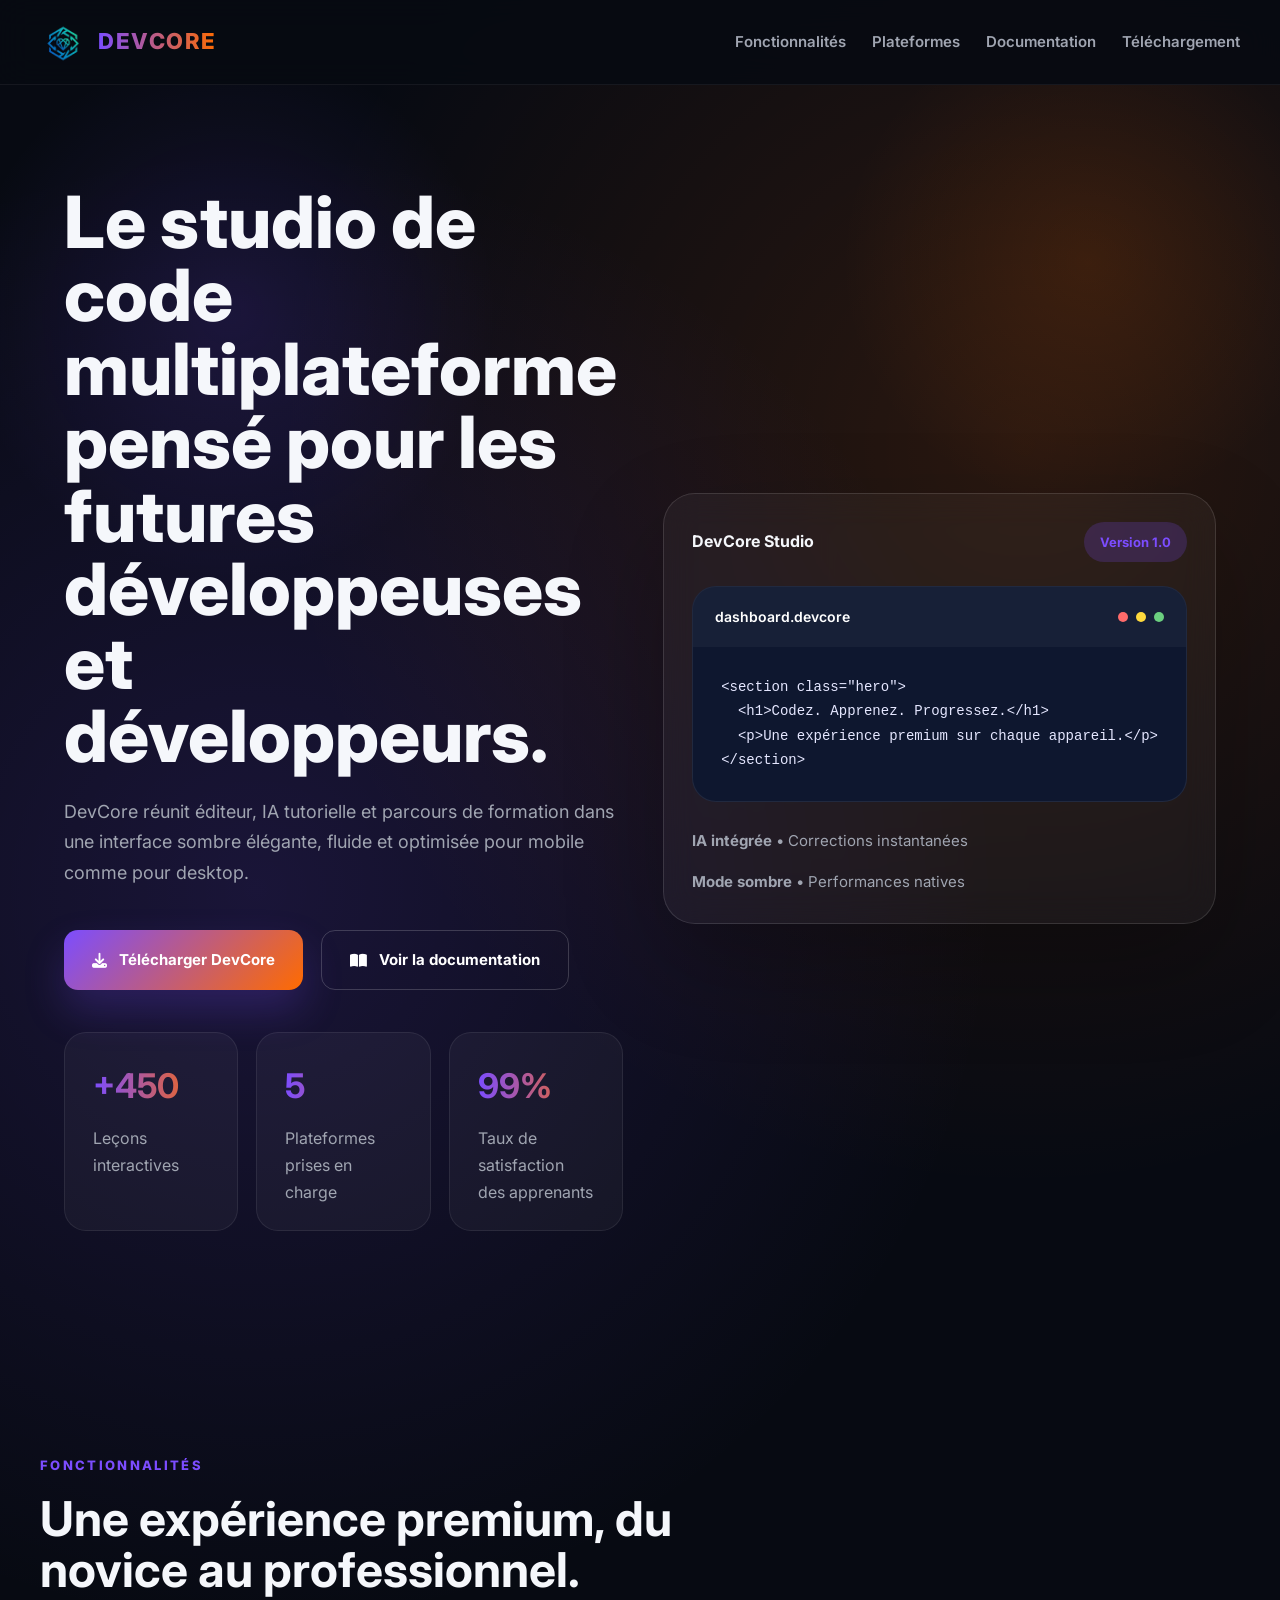
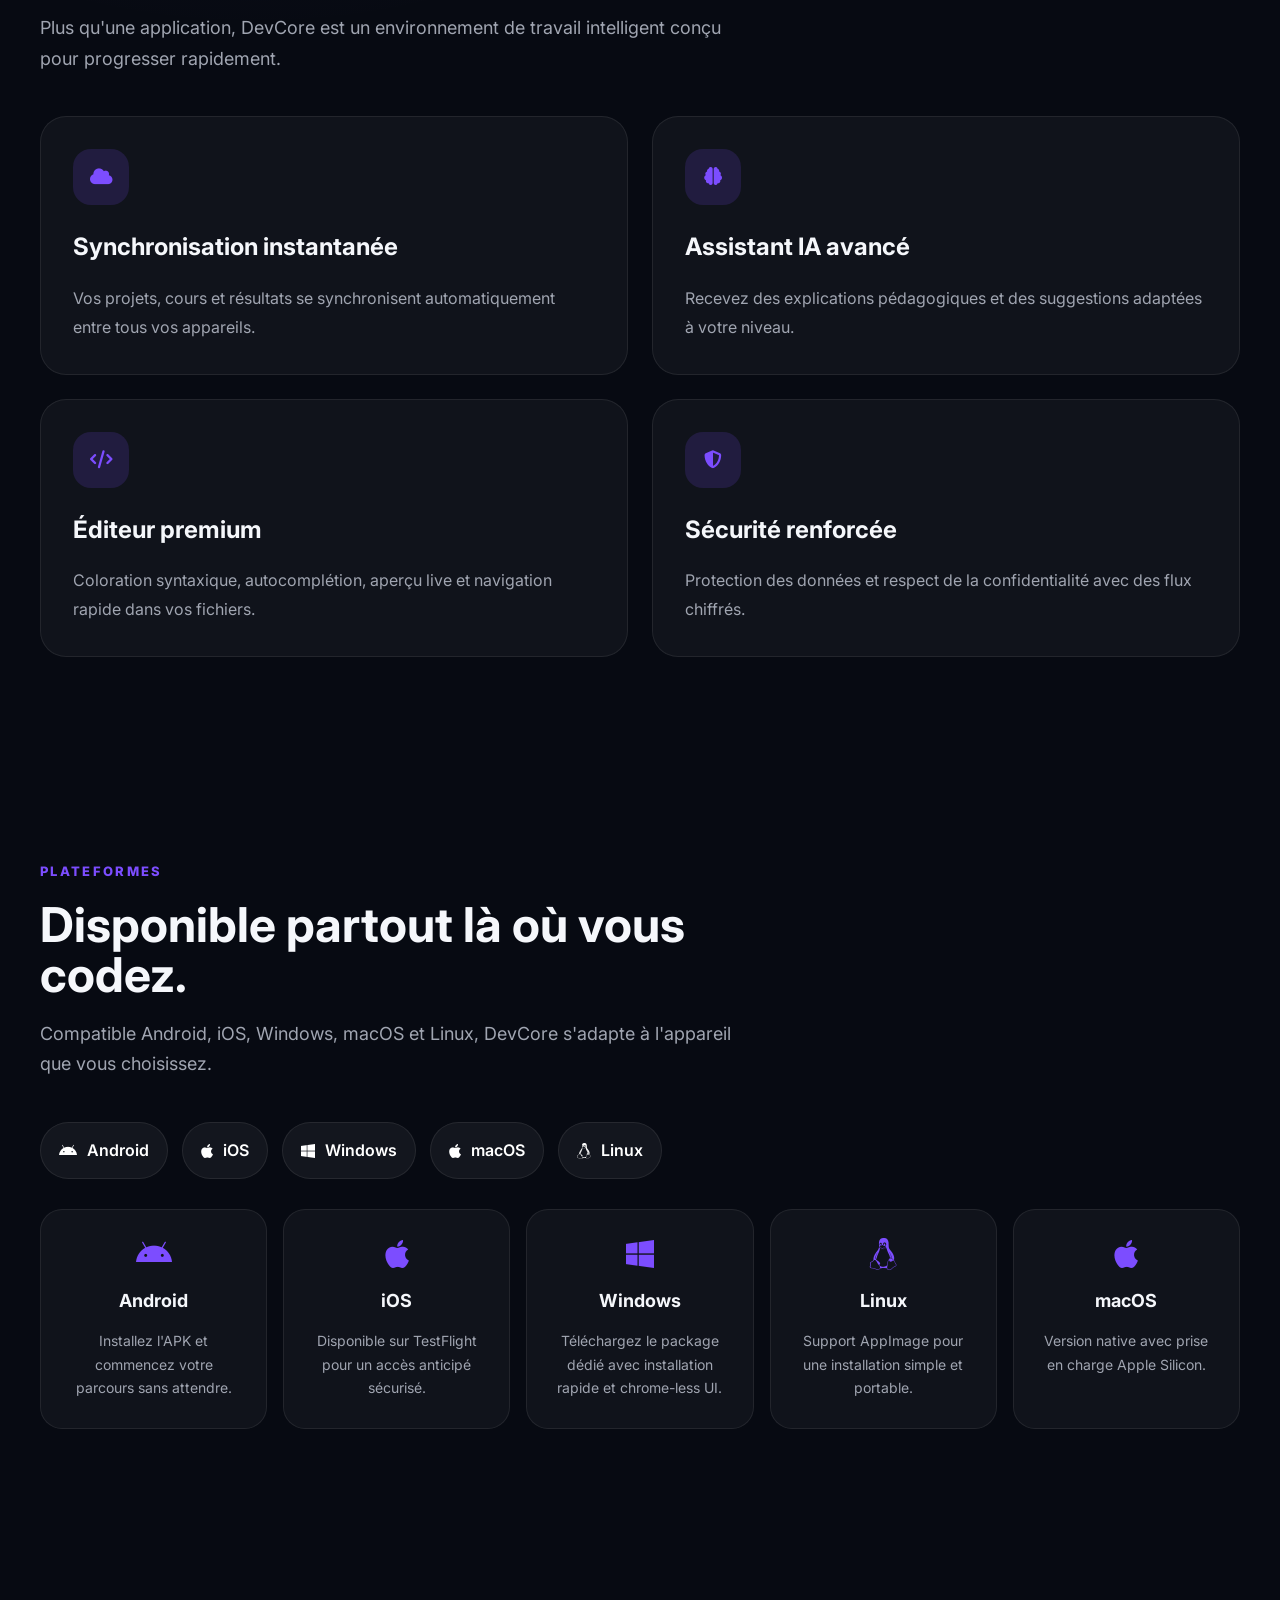
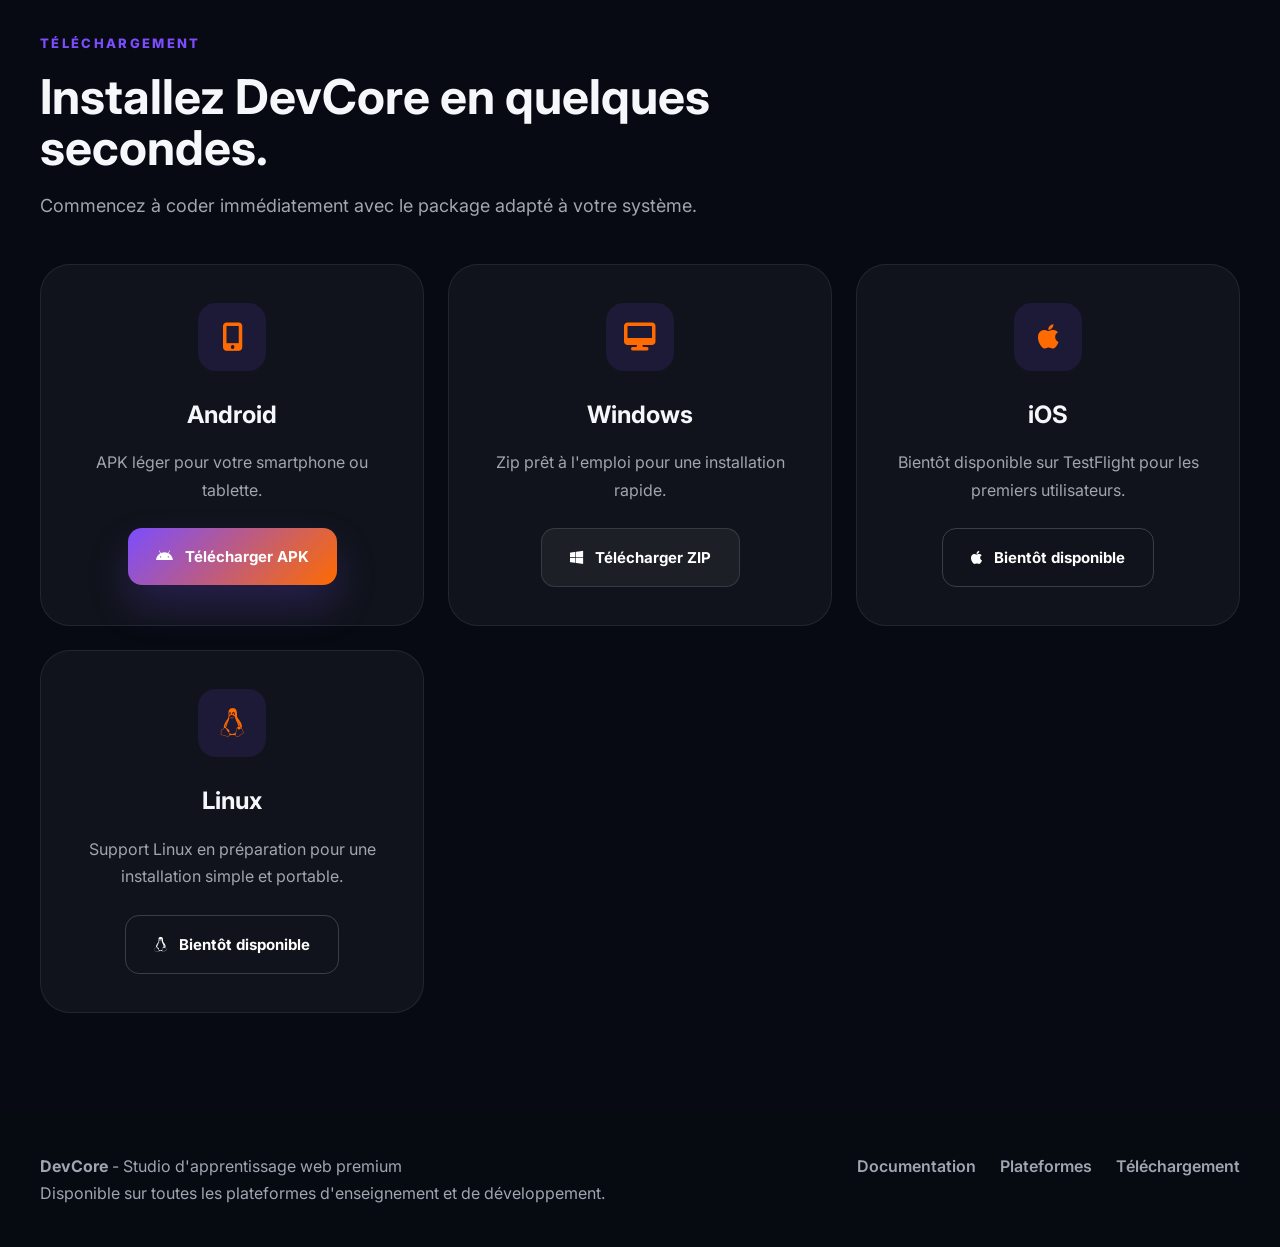
==== index.html @ e7b5aff6 "Premier commit" ====
<!DOCTYPE html>
<html lang="fr">
<head>
  <meta charset="UTF-8">
  <meta name="viewport" content="width=device-width, initial-scale=1.0">
  <meta name="description" content="DevCore - L'application multiplateforme pour apprendre le développement web. Disponible sur Android, iOS, Windows, macOS et Linux.">

  <meta property="og:title" content="DevCore | Apprenez le Web partout">
  <meta property="og:description" content="Maîtrisez le développement web avec des cours interactifs et une IA pédagogique sur tous vos appareils.">
  <meta property="og:image" content="icons/Icon-512.png">

  <title>DevCore - Le studio code premium pour tous les appareils</title>

  <link rel="icon" type="image/png" href="favicon.png" />
  <link href="https://fonts.googleapis.com/css2?family=Inter:wght@300;400;500;600;700;800&display=swap" rel="stylesheet">
  <link rel="stylesheet" href="https://cdnjs.cloudflare.com/ajax/libs/font-awesome/6.4.0/css/all.min.css">
  <link rel="stylesheet" href="styles/main.css">
</head>
<body>
  <div class="site-shell">
    <header class="topbar">
      <div class="container topbar-inner">
        <a href="index.html" class="logo">
          <img src="icons/Icon-192.png" alt="DevCore Logo" class="logo-img">
          <div class="logo-text"><span>DEV</span><b>CORE</b></div>
        </a>

        <button class="menu-toggle" id="menu-toggle" aria-label="Ouvrir le menu">
          <i class="fas fa-bars"></i>
        </button>

        <nav class="nav-wrapper" aria-label="Navigation principale">
          <ul class="nav-links" id="nav-links">
            <li><a href="#features">Fonctionnalités</a></li>
            <li><a href="#platforms">Plateformes</a></li>
            <li><a href="docs.html">Documentation</a></li>
            <li><a href="#download">Téléchargement</a></li>
          </ul>
        </nav>
      </div>
    </header>

    <main>
      <section class="hero">
        <div class="container hero-grid">
          <div class="hero-copy">
            <h1>Le studio de code multiplateforme pensé pour les futures développeuses et développeurs.</h1>
            <p>DevCore réunit éditeur, IA tutorielle et parcours de formation dans une interface sombre élégante, fluide et optimisée pour mobile comme pour desktop.</p>

            <div class="cta-group">
              <a href="#download" class="btn btn-primary">
                <i class="fas fa-download"></i> Télécharger DevCore
              </a>
              <a href="docs.html" class="btn btn-outline">
                <i class="fas fa-book-open"></i> Voir la documentation
              </a>
            </div>

            <div class="stats-grid">
              <div class="stat-card">
                <strong>+450</strong>
                <span>Leçons interactives</span>
              </div>
              <div class="stat-card">
                <strong>5</strong>
                <span>Plateformes prises en charge</span>
              </div>
              <div class="stat-card">
                <strong>99%</strong>
                <span>Taux de satisfaction des apprenants</span>
              </div>
            </div>
          </div>

          <div class="hero-panel">
            <div class="panel-header">
              <span>DevCore Studio</span>
              <div class="pill">Version 1.0</div>
            </div>
            <div class="panel-preview">
              <div class="preview-header">
                <span>dashboard.devcore</span>
                <div class="window-controls">
                  <span></span><span></span><span></span>
                </div>
              </div>
              <pre class="code-sample"><code>&lt;section class="hero"&gt;
  &lt;h1&gt;Codez. Apprenez. Progressez.&lt;/h1&gt;
  &lt;p&gt;Une expérience premium sur chaque appareil.&lt;/p&gt;
&lt;/section&gt;</code></pre>
            </div>
            <div class="panel-footer">
              <div><strong>IA intégrée</strong> • Corrections instantanées</div>
              <div><strong>Mode sombre</strong> • Performances natives</div>
            </div>
          </div>
        </div>
      </section>

      <section id="features" class="section section--features container">
        <div class="section-header">
          <span class="section-label">Fonctionnalités</span>
          <h2>Une expérience premium, du novice au professionnel.</h2>
          <p>Plus qu'une application, DevCore est un environnement de travail intelligent conçu pour progresser rapidement.</p>
        </div>

        <div class="features-grid">
          <article class="feature-card">
            <div class="feature-icon"><i class="fas fa-cloud"></i></div>
            <h3>Synchronisation instantanée</h3>
            <p>Vos projets, cours et résultats se synchronisent automatiquement entre tous vos appareils.</p>
          </article>
          <article class="feature-card">
            <div class="feature-icon"><i class="fas fa-brain"></i></div>
            <h3>Assistant IA avancé</h3>
            <p>Recevez des explications pédagogiques et des suggestions adaptées à votre niveau.</p>
          </article>
          <article class="feature-card">
            <div class="feature-icon"><i class="fas fa-code"></i></div>
            <h3>Éditeur premium</h3>
            <p>Coloration syntaxique, autocomplétion, aperçu live et navigation rapide dans vos fichiers.</p>
          </article>
          <article class="feature-card">
            <div class="feature-icon"><i class="fas fa-shield-alt"></i></div>
            <h3>Sécurité renforcée</h3>
            <p>Protection des données et respect de la confidentialité avec des flux chiffrés.</p>
          </article>
        </div>
      </section>

      <section id="platforms" class="section section--platforms container">
        <div class="section-header">
          <span class="section-label">Plateformes</span>
          <h2>Disponible partout là où vous codez.</h2>
          <p>Compatible Android, iOS, Windows, macOS et Linux, DevCore s'adapte à l'appareil que vous choisissez.</p>
        </div>

        <div class="platform-list">
          <div class="platform-pill"><i class="fab fa-android"></i> Android</div>
          <div class="platform-pill"><i class="fab fa-apple"></i> iOS</div>
          <div class="platform-pill"><i class="fab fa-windows"></i> Windows</div>
          <div class="platform-pill"><i class="fab fa-apple"></i> macOS</div>
          <div class="platform-pill"><i class="fab fa-linux"></i> Linux</div>
        </div>

        <div class="platform-grid">
          <div class="platform-card">
            <i class="fab fa-android"></i>
            <h3>Android</h3>
            <p>Installez l'APK et commencez votre parcours sans attendre.</p>
          </div>
          <div class="platform-card">
            <i class="fab fa-apple"></i>
            <h3>iOS</h3>
            <p>Disponible sur TestFlight pour un accès anticipé sécurisé.</p>
          </div>
          <div class="platform-card">
            <i class="fab fa-windows"></i>
            <h3>Windows</h3>
            <p>Téléchargez le package dédié avec installation rapide et chrome-less UI.</p>
          </div>
          <div class="platform-card">
            <i class="fab fa-linux"></i>
            <h3>Linux</h3>
            <p>Support AppImage pour une installation simple et portable.</p>
          </div>
          <div class="platform-card">
            <i class="fab fa-apple"></i>
            <h3>macOS</h3>
            <p>Version native avec prise en charge Apple Silicon.</p>
          </div>
        </div>
      </section>

      <section id="download" class="section section--download container">
        <div class="section-header">
          <span class="section-label">Téléchargement</span>
          <h2>Installez DevCore en quelques secondes.</h2>
          <p>Commencez à coder immédiatement avec le package adapté à votre système.</p>
        </div>

        <div class="download-grid">
          <div class="download-box">
            <div class="download-icon"><i class="fas fa-mobile-alt"></i></div>
            <h3>Android</h3>
            <p>APK léger pour votre smartphone ou tablette.</p>
            <a href="downloads/devcore-android.apk" class="btn btn-primary"><i class="fab fa-android"></i> Télécharger APK</a>
          </div>
          <div class="download-box">
            <div class="download-icon"><i class="fas fa-desktop"></i></div>
            <h3>Windows</h3>
            <p>Zip prêt à l'emploi pour une installation rapide.</p>
            <a href="downloads/devcore-windows.zip" class="btn btn-secondary"><i class="fab fa-windows"></i> Télécharger ZIP</a>
          </div>
          <div class="download-box">
            <div class="download-icon"><i class="fab fa-apple"></i></div>
            <h3>iOS</h3>
            <p>Bientôt disponible sur TestFlight pour les premiers utilisateurs.</p>
            <a href="#" class="btn btn-outline"><i class="fab fa-apple"></i> Bientôt disponible</a>
          </div>
          <div class="download-box">
            <div class="download-icon"><i class="fab fa-linux"></i></div>
            <h3>Linux</h3>
            <p>Support Linux en préparation pour une installation simple et portable.</p>
            <a href="#" class="btn btn-outline"><i class="fab fa-linux"></i> Bientôt disponible</a>
          </div>
        </div>
      </section>
    </main>

    <footer class="footer">
      <div class="container footer-inner">
        <div>
          <p><strong>DevCore</strong> - Studio d'apprentissage web premium</p>
          <p>Disponible sur toutes les plateformes d'enseignement et de développement.</p>
        </div>
        <div class="footer-links">
          <a href="docs.html">Documentation</a>
          <a href="#platforms">Plateformes</a>
          <a href="#download">Téléchargement</a>
        </div>
      </div>
    </footer>
  </div>

  <script src="scripts/main.js"></script>
  <script src="flutter_bootstrap.js" async></script>
</body>
</html>
---- styles/main.css ----
:root {
  --primary: #7C4DFF;
  --secondary: #FF6B00;
  --accent: #4C8DFF;
  --bg: #070A12;
  --surface: rgba(17, 21, 34, 0.94);
  --surface-soft: rgba(22, 28, 47, 0.88);
  --text: #F5F7FB;
  --text-dim: #A0A5B1;
  --white: #FFFFFF;
  --border: rgba(255, 255, 255, 0.08);
}

@keyframes fadeInUp {
  from {
    opacity: 0;
    transform: translateY(30px);
  }
  to {
    opacity: 1;
    transform: translateY(0);
  }
}

@keyframes fadeInDown {
  from {
    opacity: 0;
    transform: translateY(-20px);
  }
  to {
    opacity: 1;
    transform: translateY(0);
  }
}

@keyframes slideInLeft {
  from {
    opacity: 0;
    transform: translateX(-40px);
  }
  to {
    opacity: 1;
    transform: translateX(0);
  }
}

@keyframes slideInRight {
  from {
    opacity: 0;
    transform: translateX(40px);
  }
  to {
    opacity: 1;
    transform: translateX(0);
  }
}

@keyframes scaleIn {
  from {
    opacity: 0;
    transform: scale(0.95);
  }
  to {
    opacity: 1;
    transform: scale(1);
  }
}

@keyframes glow {
  0%, 100% {
    box-shadow: 0 20px 40px rgba(124, 77, 255, 0.22);
  }
  50% {
    box-shadow: 0 30px 60px rgba(124, 77, 255, 0.35);
  }
}

@keyframes pulse {
  0%, 100% {
    opacity: 1;
  }
  50% {
    opacity: 0.8;
  }
}

@keyframes float {
  0%, 100% {
    transform: translateY(0px);
  }
  50% {
    transform: translateY(-8px);
  }
}

* {
  box-sizing: border-box;
  margin: 0;
  padding: 0;
  scroll-behavior: smooth;
}

html, body {
  min-height: 100%;
}

body {
  background: radial-gradient(circle at 20% 20%, rgba(124,77,255,0.16), transparent 20%),
              radial-gradient(circle at 80% 10%, rgba(255,107,0,0.14), transparent 18%),
              var(--bg);
  color: var(--text);
  font-family: 'Inter', sans-serif;
  line-height: 1.7;
  overflow-x: hidden;
}

.container {
  max-width: 1200px;
  margin: 0 auto;
  padding: 0 24px;
}

.site-shell {
  min-height: 100vh;
}

.topbar {
  position: sticky;
  top: 0;
  z-index: 1000;
  -webkit-backdrop-filter: blur(16px);
  backdrop-filter: blur(16px);
  background: rgba(7, 10, 18, 0.9);
  border-bottom: 1px solid rgba(255,255,255,0.06);
  animation: fadeInDown 0.6s ease-out;
}

.topbar-inner {
  display: flex;
  justify-content: space-between;
  align-items: center;
  gap: 20px;
  padding: 20px 0;
}

.logo {
  display: flex;
  align-items: center;
  gap: 14px;
  text-decoration: none;
  color: var(--white);
  animation: slideInLeft 0.8s ease-out;
}

.logo-img {
  width: 44px;
  height: 44px;
  border-radius: 14px;
  transition: transform 0.3s ease;
}

.logo:hover .logo-img {
  transform: rotate(-5deg) scale(1.05);
}

.logo-text {
  font-size: 22px;
  letter-spacing: 1.5px;
  font-weight: 800;
  background: linear-gradient(90deg, var(--primary), var(--secondary));
  -webkit-background-clip: text;
  -webkit-text-fill-color: transparent;
  background-clip: text;
}

.logo-text span,
.logo-text b {
  color: inherit;
  font-weight: 800;
}

.nav-wrapper {
  display: flex;
}

.nav-links {
  display: flex;
  gap: 26px;
  list-style: none;
  align-items: center;
}

.nav-links a {
  color: var(--text-dim);
  text-decoration: none;
  font-size: 15px;
  font-weight: 600;
  transition: color 0.2s ease, text-shadow 0.2s ease;
  position: relative;
}

.nav-links a::after {
  content: '';
  position: absolute;
  bottom: -4px;
  left: 0;
  width: 0;
  height: 2px;
  background: linear-gradient(90deg, var(--primary), var(--secondary));
  transition: width 0.3s ease;
}

.nav-links a:hover::after,
.nav-links a:focus::after {
  width: 100%;
}

.nav-links a:hover,
.nav-links a:focus {
  color: var(--white);
}

.menu-toggle {
  display: none;
  background: transparent;
  border: none;
  color: var(--white);
  font-size: 24px;
  cursor: pointer;
  transition: transform 0.2s ease;
}

.menu-toggle:hover {
  transform: scale(1.1);
}

.section {
  padding: 100px 0;
  animation: fadeInUp 0.8s ease-out;
}

.hero {
  position: relative;
  overflow: hidden;
  padding: 100px 0 120px;
}

.hero::before {
  content: '';
  position: absolute;
  inset: 0;
  background: radial-gradient(circle at 18% 18%, rgba(124,77,255,0.14), transparent 18%),
              radial-gradient(circle at 85% 14%, rgba(255,107,0,0.12), transparent 16%);
  pointer-events: none;
  animation: float 6s ease-in-out infinite;
}

.hero-grid {
  display: grid;
  grid-template-columns: 1.2fr 0.9fr;
  gap: 40px;
  align-items: center;
}

.hero-copy {
  position: relative;
  z-index: 1;
  animation: slideInLeft 0.9s ease-out;
}

.eyebrow {
  display: inline-flex;
  align-items: center;
  gap: 10px;
  padding: 11px 18px;
  border-radius: 999px;
  background: rgba(124, 77, 255, 0.14);
  color: var(--primary);
  font-size: 13px;
  letter-spacing: 0.16em;
  text-transform: uppercase;
  font-weight: 800;
  margin-bottom: 24px;
  animation: scaleIn 0.6s ease-out;
}

.hero h1 {
  font-size: clamp(48px, 6vw, 72px);
  font-weight: 800;
  line-height: 1.02;
  margin-bottom: 24px;
  max-width: 720px;
  animation: fadeInUp 0.8s ease-out 0.2s both;
}

.hero p {
  max-width: 720px;
  margin-bottom: 42px;
  color: var(--text-dim);
  font-size: 18px;
  animation: fadeInUp 0.8s ease-out 0.3s both;
}

.cta-group {
  display: flex;
  flex-wrap: wrap;
  gap: 18px;
  margin-bottom: 42px;
  animation: fadeInUp 0.8s ease-out 0.4s both;
}

.btn {
  display: inline-flex;
  align-items: center;
  justify-content: center;
  gap: 12px;
  padding: 16px 28px;
  border-radius: 14px;
  font-weight: 700;
  font-size: 15px;
  text-decoration: none;
  transition: transform 0.25s ease, box-shadow 0.25s ease, background-color 0.25s ease;
  border: none;
  cursor: pointer;
}

.btn-primary {
  background: linear-gradient(135deg, var(--primary), var(--secondary));
  color: var(--white);
  box-shadow: 0 20px 40px rgba(124, 77, 255, 0.22);
  animation: glow 3s ease-in-out infinite;
}

.btn-secondary {
  background: rgba(255,255,255,0.05);
  color: var(--white);
  border: 1px solid rgba(255,255,255,0.12);
}

.btn-outline {
  background: transparent;
  border: 1px solid rgba(255,255,255,0.18);
  color: var(--white);
  transition: border-color 0.3s ease, background-color 0.3s ease;
}

.btn-outline:hover {
  border-color: var(--primary);
  background: rgba(124, 77, 255, 0.1);
}

.btn:hover {
  transform: translateY(-2px);
  box-shadow: 0 30px 60px rgba(124, 77, 255, 0.35);
}

.stats-grid {
  display: grid;
  grid-template-columns: repeat(3, minmax(0, 1fr));
  gap: 18px;
  animation: fadeInUp 0.8s ease-out 0.5s both;
}

.stat-card {
  padding: 24px 28px;
  border-radius: 22px;
  background: rgba(255,255,255,0.04);
  border: 1px solid rgba(255,255,255,0.08);
  transition: all 0.3s ease;
  cursor: pointer;
}

.stat-card:hover {
  background: rgba(255,255,255,0.08);
  border-color: rgba(124,77,255,0.22);
  transform: translateY(-4px);
}

.stat-card strong {
  display: block;
  font-size: 34px;
  margin-bottom: 10px;
  background: linear-gradient(90deg, var(--primary), var(--secondary));
  -webkit-background-clip: text;
  -webkit-text-fill-color: transparent;
  background-clip: text;
}

.stat-card span {
  color: var(--text-dim);
}

.hero-panel {
  border-radius: 32px;
  padding: 28px;
  background: rgba(255,255,255,0.04);
  border: 1px solid rgba(255,255,255,0.12);
  -webkit-backdrop-filter: blur(16px);
  backdrop-filter: blur(16px);
  box-shadow: 0 40px 100px rgba(0, 0, 0, 0.24);
  animation: slideInRight 0.9s ease-out;
  transition: all 0.3s ease;
}

.hero-panel:hover {
  border-color: rgba(124,77,255,0.35);
  box-shadow: 0 60px 120px rgba(124, 77, 255, 0.15);
  transform: translateY(-4px);
}

.panel-header {
  display: flex;
  justify-content: space-between;
  align-items: center;
  margin-bottom: 24px;
}

.panel-header span {
  font-weight: 700;
}

.pill {
  padding: 9px 16px;
  border-radius: 999px;
  background: rgba(124, 77, 255, 0.2);
  color: var(--primary);
  font-size: 13px;
  font-weight: 700;
  animation: pulse 2s ease-in-out infinite;
}

.panel-preview {
  background: #0E172F;
  border-radius: 24px;
  border: 1px solid rgba(255,255,255,0.08);
  overflow: hidden;
}

.preview-header {
  display: flex;
  justify-content: space-between;
  align-items: center;
  padding: 18px 22px;
  background: rgba(255,255,255,0.04);
}

.preview-header span {
  color: var(--white);
  font-size: 14px;
  font-weight: 600;
}

.window-controls {
  display: flex;
  gap: 8px;
}

.window-controls span {
  width: 10px;
  height: 10px;
  border-radius: 50%;
  background: rgba(255,255,255,0.2);
  transition: background 0.3s ease;
}

.window-controls span:nth-child(1) {
  background: #FF6B6B;
}

.window-controls span:nth-child(2) {
  background: #FFD93D;
}

.window-controls span:nth-child(3) {
  background: #6BCF7F;
}

.code-sample {
  margin: 0;
  padding: 28px;
  color: #E5E7FF;
  font-family: 'Fira Code', monospace;
  font-size: 14px;
  line-height: 1.75;
  overflow-x: auto;
}

.panel-footer {
  display: flex;
  flex-wrap: wrap;
  justify-content: space-between;
  gap: 16px;
  margin-top: 26px;
  color: var(--text-dim);
  font-size: 15px;
}

.section-header {
  max-width: 720px;
  margin-bottom: 42px;
  animation: fadeInUp 0.8s ease-out;
}

.section-label {
  display: inline-flex;
  align-items: center;
  gap: 10px;
  text-transform: uppercase;
  letter-spacing: 0.18em;
  font-size: 13px;
  color: var(--primary);
  font-weight: 800;
  margin-bottom: 18px;
  animation: slideInLeft 0.7s ease-out;
}

.section-header h2 {
  font-size: clamp(34px, 5vw, 48px);
  line-height: 1.05;
  margin-bottom: 18px;
  animation: fadeInUp 0.8s ease-out 0.1s both;
}

.section-header p {
  color: var(--text-dim);
  font-size: 18px;
  animation: fadeInUp 0.8s ease-out 0.2s both;
}

.features-grid {
  display: grid;
  grid-template-columns: repeat(2, minmax(0, 1fr));
  gap: 24px;
}

.feature-card {
  padding: 32px;
  border-radius: 26px;
  background: rgba(255,255,255,0.04);
  border: 1px solid rgba(255,255,255,0.08);
  transition: all 0.3s ease;
  animation: fadeInUp 0.8s ease-out both;
}

.feature-card:nth-child(1) { animation-delay: 0.1s; }
.feature-card:nth-child(2) { animation-delay: 0.2s; }
.feature-card:nth-child(3) { animation-delay: 0.3s; }
.feature-card:nth-child(4) { animation-delay: 0.4s; }

.feature-card:hover {
  transform: translateY(-8px);
  border-color: rgba(124,77,255,0.22);
  background: rgba(124, 77, 255, 0.08);
  box-shadow: 0 20px 40px rgba(124, 77, 255, 0.15);
}

.feature-icon {
  width: 56px;
  height: 56px;
  display: inline-flex;
  align-items: center;
  justify-content: center;
  border-radius: 18px;
  background: rgba(124,77,255,0.16);
  color: var(--primary);
  font-size: 18px;
  margin-bottom: 22px;
  transition: all 0.3s ease;
}

.feature-card:hover .feature-icon {
  transform: scale(1.15) rotate(10deg);
  background: rgba(124,77,255,0.3);
}

.feature-card h3 {
  font-size: 24px;
  margin-bottom: 16px;
}

.feature-card p {
  color: var(--text-dim);
  font-size: 16px;
  line-height: 1.8;
}

.platform-list {
  display: flex;
  flex-wrap: wrap;
  gap: 14px;
  margin-bottom: 30px;
  animation: fadeInUp 0.8s ease-out;
}

.platform-pill {
  display: inline-flex;
  align-items: center;
  gap: 10px;
  padding: 14px 18px;
  border-radius: 999px;
  background: rgba(255,255,255,0.05);
  border: 1px solid rgba(255,255,255,0.08);
  color: var(--white);
  font-weight: 600;
  transition: all 0.3s ease;
  animation: scaleIn 0.6s ease-out both;
}

.platform-pill:nth-child(1) { animation-delay: 0s; }
.platform-pill:nth-child(2) { animation-delay: 0.1s; }
.platform-pill:nth-child(3) { animation-delay: 0.2s; }
.platform-pill:nth-child(4) { animation-delay: 0.3s; }
.platform-pill:nth-child(5) { animation-delay: 0.4s; }

.platform-pill:hover {
  background: rgba(124, 77, 255, 0.15);
  border-color: rgba(124,77,255,0.35);
  transform: translateY(-4px);
}

.platform-pill i {
  font-size: 16px;
}

.platform-grid {
  display: grid;
  grid-template-columns: repeat(5, minmax(0, 1fr));
  gap: 16px;
  animation: fadeInUp 0.8s ease-out;
}

.platform-card {
  padding: 28px;
  border-radius: 22px;
  background: rgba(255,255,255,0.04);
  border: 1px solid rgba(255,255,255,0.08);
  text-align: center;
  transition: all 0.3s ease;
  animation: fadeInUp 0.8s ease-out both;
  cursor: pointer;
}

.platform-card:nth-child(1) { animation-delay: 0.1s; }
.platform-card:nth-child(2) { animation-delay: 0.2s; }
.platform-card:nth-child(3) { animation-delay: 0.3s; }
.platform-card:nth-child(4) { animation-delay: 0.4s; }
.platform-card:nth-child(5) { animation-delay: 0.5s; }

.platform-card:hover {
  transform: translateY(-8px) scale(1.05);
  border-color: var(--primary);
  background: rgba(124, 77, 255, 0.12);
  box-shadow: 0 20px 40px rgba(124, 77, 255, 0.2);
}

.platform-card i {
  font-size: 32px;
  color: var(--primary);
  margin-bottom: 16px;
  transition: transform 0.3s ease;
}

.platform-card:hover i {
  transform: scale(1.2) rotate(-10deg);
}

.platform-card h3 {
  font-size: 18px;
  margin-bottom: 12px;
}

.platform-card p {
  font-size: 14px;
  color: var(--text-dim);
}

.download-grid {
  display: grid;
  grid-template-columns: repeat(3, minmax(0, 1fr));
  gap: 24px;
  animation: fadeInUp 0.8s ease-out;
}

.download-box {
  background: rgba(255,255,255,0.04);
  border: 1px solid rgba(255,255,255,0.08);
  border-radius: 30px;
  padding: 38px 30px;
  text-align: center;
  transition: all 0.3s ease;
  animation: fadeInUp 0.8s ease-out both;
  cursor: pointer;
}

.download-box:nth-child(1) { animation-delay: 0.1s; }
.download-box:nth-child(2) { animation-delay: 0.2s; }
.download-box:nth-child(3) { animation-delay: 0.3s; }
.download-box:nth-child(4) { animation-delay: 0.4s; }

.download-box:hover {
  transform: translateY(-12px);
  border-color: rgba(124,77,255,0.35);
  background: rgba(124, 77, 255, 0.12);
  box-shadow: 0 30px 60px rgba(124, 77, 255, 0.2);
}

.download-icon {
  width: 68px;
  height: 68px;
  margin: 0 auto 24px;
  display: inline-flex;
  align-items: center;
  justify-content: center;
  border-radius: 18px;
  background: rgba(124,77,255,0.12);
  color: var(--secondary);
  font-size: 28px;
  transition: all 0.3s ease;
}

.download-box:hover .download-icon {
  transform: scale(1.15) rotate(10deg);
  background: rgba(255, 107, 0, 0.2);
}

.download-box h3 {
  font-size: 24px;
  margin-bottom: 14px;
}

.download-box p {
  color: var(--text-dim);
  margin-bottom: 24px;
}

.footer {
  background: rgba(7,10,18,0.94);
  animation: fadeInUp 0.8s ease-out;
}

.footer-inner {
  display: flex;
  justify-content: space-between;
  align-items: flex-start;
  gap: 24px;
  flex-wrap: wrap;
  padding: 40px 0;
}

.footer-inner p {
  color: var(--text-dim);
}

.footer-links {
  display: flex;
  gap: 24px;
  flex-wrap: wrap;
}

.footer-links a {
  color: var(--text-dim);
  text-decoration: none;
  font-weight: 600;
  transition: all 0.3s ease;
  position: relative;
}

.footer-links a::after {
  content: '';
  position: absolute;
  bottom: -4px;
  left: 0;
  width: 0;
  height: 2px;
  background: linear-gradient(90deg, var(--primary), var(--secondary));
  transition: width 0.3s ease;
}

.footer-links a:hover {
  color: var(--white);
}

.footer-links a:hover::after {
  width: 100%;
}

@media (max-width: 1024px) {
  .hero-grid {
    grid-template-columns: 1fr;
  }

  .stats-grid {
    grid-template-columns: 1fr;
  }

  .features-grid,
  .download-grid {
    grid-template-columns: 1fr;
  }

  .platform-grid {
    grid-template-columns: repeat(3, minmax(0, 1fr));
  }
}

@media (max-width: 768px) {
  .topbar-inner {
    flex-direction: row;
    align-items: center;
  }

  .nav-wrapper {
    order: 2;
    flex: 1;
  }

  .menu-toggle {
    display: block;
    order: 3;
    padding-right: 16px;
  }

  .nav-links {
    display: none;
    flex-direction: column;
    gap: 14px;
    position: fixed;
    top: 76px;
    right: 24px;
    width: min(280px, calc(100% - 48px));
    margin: 0;
    padding: 22px 20px;
    border-radius: 0 0 24px 24px;
    background: rgba(7, 10, 18, 0.98);
    border: 1px solid rgba(255,255,255,0.08);
    box-shadow: 0 24px 60px rgba(0,0,0,0.32);
    z-index: 1100;
    transform: translateX(0);
    animation: slideInRight 0.3s ease-out;
  }

  .nav-links.active {
    display: flex;
    animation: slideInRight 0.3s ease-out;
  }

  .section {
    padding: 70px 0;
  }

  .hero h1 {
    font-size: 42px;
  }

  .stats-grid {
    grid-template-columns: repeat(2, minmax(0, 1fr));
  }

  .platform-grid {
    grid-template-columns: repeat(2, minmax(0, 1fr));
  }
}

@media (max-width: 560px) {
  .stats-grid {
    grid-template-columns: 1fr;
  }

  .platform-grid {
    grid-template-columns: 1fr;
  }

  .download-grid {
    grid-template-columns: 1fr;
  }
}


.topbar-inner {
  display: flex;
  justify-content: space-between;
  align-items: center;
  gap: 20px;
  padding: 20px 0;
}

.logo {
  display: flex;
  align-items: center;
  gap: 14px;
  text-decoration: none;
  color: var(--white);
}

.logo-img {
  width: 44px;
  height: 44px;
  border-radius: 14px;
}

.logo-text {
  font-size: 22px;
  letter-spacing: 1.5px;
  font-weight: 800;
  background: linear-gradient(90deg, var(--primary), var(--secondary));
  -webkit-background-clip: text;
  -webkit-text-fill-color: transparent;
  background-clip: text;
}

.logo-text span,
.logo-text b {
  color: inherit;
  font-weight: 800;
}

.nav-wrapper {
  display: flex;
}

.nav-links {
  display: flex;
  gap: 26px;
  list-style: none;
  align-items: center;
}

.nav-links a {
  color: var(--text-dim);
  text-decoration: none;
  font-size: 15px;
  font-weight: 600;
  transition: color 0.2s ease;
}

.nav-links a:hover,
.nav-links a:focus {
  color: var(--white);
}

.menu-toggle {
  display: none;
  background: transparent;
  border: none;
  color: var(--white);
  font-size: 24px;
  cursor: pointer;
}

.section {
  padding: 100px 0;
}

.hero {
  position: relative;
  overflow: hidden;
  padding: 100px 0 120px;
}

.hero::before {
  content: '';
  position: absolute;
  inset: 0;
  background: radial-gradient(circle at 18% 18%, rgba(124,77,255,0.14), transparent 18%),
              radial-gradient(circle at 85% 14%, rgba(255,107,0,0.12), transparent 16%);
  pointer-events: none;
}

.hero-grid {
  display: grid;
  grid-template-columns: 1.2fr 0.9fr;
  gap: 40px;
  align-items: center;
}

.hero-copy {
  position: relative;
  z-index: 1;
}

.eyebrow {
  display: inline-flex;
  align-items: center;
  gap: 10px;
  padding: 11px 18px;
  border-radius: 999px;
  background: rgba(124, 77, 255, 0.14);
  color: var(--primary);
  font-size: 13px;
  letter-spacing: 0.16em;
  text-transform: uppercase;
  font-weight: 800;
  margin-bottom: 24px;
}

.hero h1 {
  font-size: clamp(48px, 6vw, 72px);
  font-weight: 800;
  line-height: 1.02;
  margin-bottom: 24px;
  max-width: 720px;
}

.hero p {
  max-width: 720px;
  margin-bottom: 42px;
  color: var(--text-dim);
  font-size: 18px;
}

.cta-group {
  display: flex;
  flex-wrap: wrap;
  gap: 18px;
  margin-bottom: 42px;
}

.btn {
  display: inline-flex;
  align-items: center;
  justify-content: center;
  gap: 12px;
  padding: 16px 28px;
  border-radius: 14px;
  font-weight: 700;
  font-size: 15px;
  text-decoration: none;
  transition: transform 0.25s ease, box-shadow 0.25s ease, background-color 0.25s ease;
}

.btn-primary {
  background: linear-gradient(135deg, var(--primary), var(--secondary));
  color: var(--white);
  box-shadow: 0 20px 40px rgba(124, 77, 255, 0.22);
}

.btn-secondary {
  background: rgba(255,255,255,0.05);
  color: var(--white);
  border: 1px solid rgba(255,255,255,0.12);
}

.btn-outline {
  background: transparent;
  border: 1px solid rgba(255,255,255,0.18);
  color: var(--white);
}

.btn:hover {
  transform: translateY(-2px);
}

.stats-grid {
  display: grid;
  grid-template-columns: repeat(3, minmax(0, 1fr));
  gap: 18px;
}

.stat-card {
  padding: 24px 28px;
  border-radius: 22px;
  background: rgba(255,255,255,0.04);
  border: 1px solid rgba(255,255,255,0.08);
}

.stat-card strong {
  display: block;
  font-size: 34px;
  margin-bottom: 10px;
}

.stat-card span {
  color: var(--text-dim);
}

.hero-panel {
  border-radius: 32px;
  padding: 28px;
  background: rgba(255,255,255,0.04);
  border: 1px solid rgba(255,255,255,0.12);
  -webkit-backdrop-filter: blur(16px);
  backdrop-filter: blur(16px);
  box-shadow: 0 40px 100px rgba(0, 0, 0, 0.24);
}

.panel-header {
  display: flex;
  justify-content: space-between;
  align-items: center;
  margin-bottom: 24px;
}

.panel-header span {
  font-weight: 700;
}

.pill {
  padding: 9px 16px;
  border-radius: 999px;
  background: rgba(124, 77, 255, 0.2);
  color: var(--primary);
  font-size: 13px;
  font-weight: 700;
}

.panel-preview {
  background: #0E172F;
  border-radius: 24px;
  border: 1px solid rgba(255,255,255,0.08);
  overflow: hidden;
}

.preview-header {
  display: flex;
  justify-content: space-between;
  align-items: center;
  padding: 18px 22px;
  background: rgba(255,255,255,0.04);
}

.preview-header span {
  color: var(--white);
  font-size: 14px;
  font-weight: 600;
}

.window-controls {
  display: flex;
  gap: 8px;
}

.window-controls span {
  width: 10px;
  height: 10px;
  border-radius: 50%;
  background: rgba(255,255,255,0.2);
}

.code-sample {
  margin: 0;
  padding: 28px;
  color: #E5E7FF;
  font-family: 'Fira Code', monospace;
  font-size: 14px;
  line-height: 1.75;
  overflow-x: auto;
}

.panel-footer {
  display: flex;
  flex-wrap: wrap;
  justify-content: space-between;
  gap: 16px;
  margin-top: 26px;
  color: var(--text-dim);
  font-size: 15px;
}

.section-header {
  max-width: 720px;
  margin-bottom: 42px;
}

.section-label {
  display: inline-flex;
  align-items: center;
  gap: 10px;
  text-transform: uppercase;
  letter-spacing: 0.18em;
  font-size: 13px;
  color: var(--primary);
  font-weight: 800;
  margin-bottom: 18px;
}

.section-header h2 {
  font-size: clamp(34px, 5vw, 48px);
  line-height: 1.05;
  margin-bottom: 18px;
}

.section-header p {
  color: var(--text-dim);
  font-size: 18px;
}

.features-grid {
  display: grid;
  grid-template-columns: repeat(2, minmax(0, 1fr));
  gap: 24px;
}

.feature-card {
  padding: 32px;
  border-radius: 26px;
  background: rgba(255,255,255,0.04);
  border: 1px solid rgba(255,255,255,0.08);
  transition: transform 0.25s ease, border-color 0.25s ease;
}

.feature-card:hover {
  transform: translateY(-6px);
  border-color: rgba(124,77,255,0.22);
}

.feature-icon {
  width: 56px;
  height: 56px;
  display: inline-flex;
  align-items: center;
  justify-content: center;
  border-radius: 18px;
  background: rgba(124,77,255,0.16);
  color: var(--primary);
  font-size: 18px;
  margin-bottom: 22px;
}

.feature-card h3 {
  font-size: 24px;
  margin-bottom: 16px;
}

.feature-card p {
  color: var(--text-dim);
  font-size: 16px;
  line-height: 1.8;
}

.platform-list {
  display: flex;
  flex-wrap: wrap;
  gap: 14px;
  margin-bottom: 30px;
}

.platform-pill {
  display: inline-flex;
  align-items: center;
  gap: 10px;
  padding: 14px 18px;
  border-radius: 999px;
  background: rgba(255,255,255,0.05);
  border: 1px solid rgba(255,255,255,0.08);
  color: var(--white);
  font-weight: 600;
}

.platform-pill i {
  font-size: 16px;
}

.download-grid {
  display: grid;
  grid-template-columns: repeat(3, minmax(0, 1fr));
  gap: 24px;
}

.download-box {
  background: rgba(255,255,255,0.04);
  border: 1px solid rgba(255,255,255,0.08);
  border-radius: 30px;
  padding: 38px 30px;
  text-align: center;
}

.download-icon {
  width: 68px;
  height: 68px;
  margin: 0 auto 24px;
  display: inline-flex;
  align-items: center;
  justify-content: center;
  border-radius: 18px;
  background: rgba(124,77,255,0.12);
  color: var(--secondary);
  font-size: 28px;
}

.download-box h3 {
  font-size: 24px;
  margin-bottom: 14px;
}

.download-box p {
  color: var(--text-dim);
  margin-bottom: 24px;
}

.footer {
  background: rgba(7,10,18,0.94);
}

.footer-inner {
  display: flex;
  justify-content: space-between;
  align-items: flex-start;
  gap: 24px;
  flex-wrap: wrap;
  padding: 40px 0;
}

.footer-inner p {
  color: var(--text-dim);
}

.footer-links {
  display: flex;
  gap: 24px;
  flex-wrap: wrap;
}

.footer-links a {
  color: var(--text-dim);
  text-decoration: none;
  font-weight: 600;
  transition: color 0.2s ease;
}

.footer-links a:hover {
  color: var(--white);
}

@media (max-width: 1024px) {
  .hero-grid {
    grid-template-columns: 1fr;
  }

  .stats-grid {
    grid-template-columns: 1fr;
  }

  .features-grid,
  .download-grid {
    grid-template-columns: 1fr;
  }
}

@media (max-width: 768px) {
  .topbar-inner {
    flex-direction: row;
    align-items: center;
  }

  .nav-wrapper {
    order: 2;
    flex: 1;
  }

  .menu-toggle {
    display: block;
    order: 3;
  }

  .nav-links {
    display: none;
    flex-direction: column;
    gap: 14px;
    position: fixed;
    top: 76px;
    right: 24px;
    width: min(280px, calc(100% - 48px));
    margin: 0;
    padding: 22px 20px;
    border-radius: 0 0 24px 24px;
    background: rgba(7, 10, 18, 0.98);
    border: 1px solid rgba(255,255,255,0.08);
    box-shadow: 0 24px 60px rgba(0,0,0,0.32);
    z-index: 1100;
    transform: translateX(0);
  }

  .nav-links.active {
    display: flex;
    transform: translateX(0);
  }

  .section {
    padding: 70px 0;
  }

  .hero h1 {
    font-size: 42px;
  }

  .stats-grid {
    grid-template-columns: repeat(2, minmax(0, 1fr));
  }
}

@media (max-width: 560px) {
  .stats-grid {
    grid-template-columns: 1fr;
  }
}
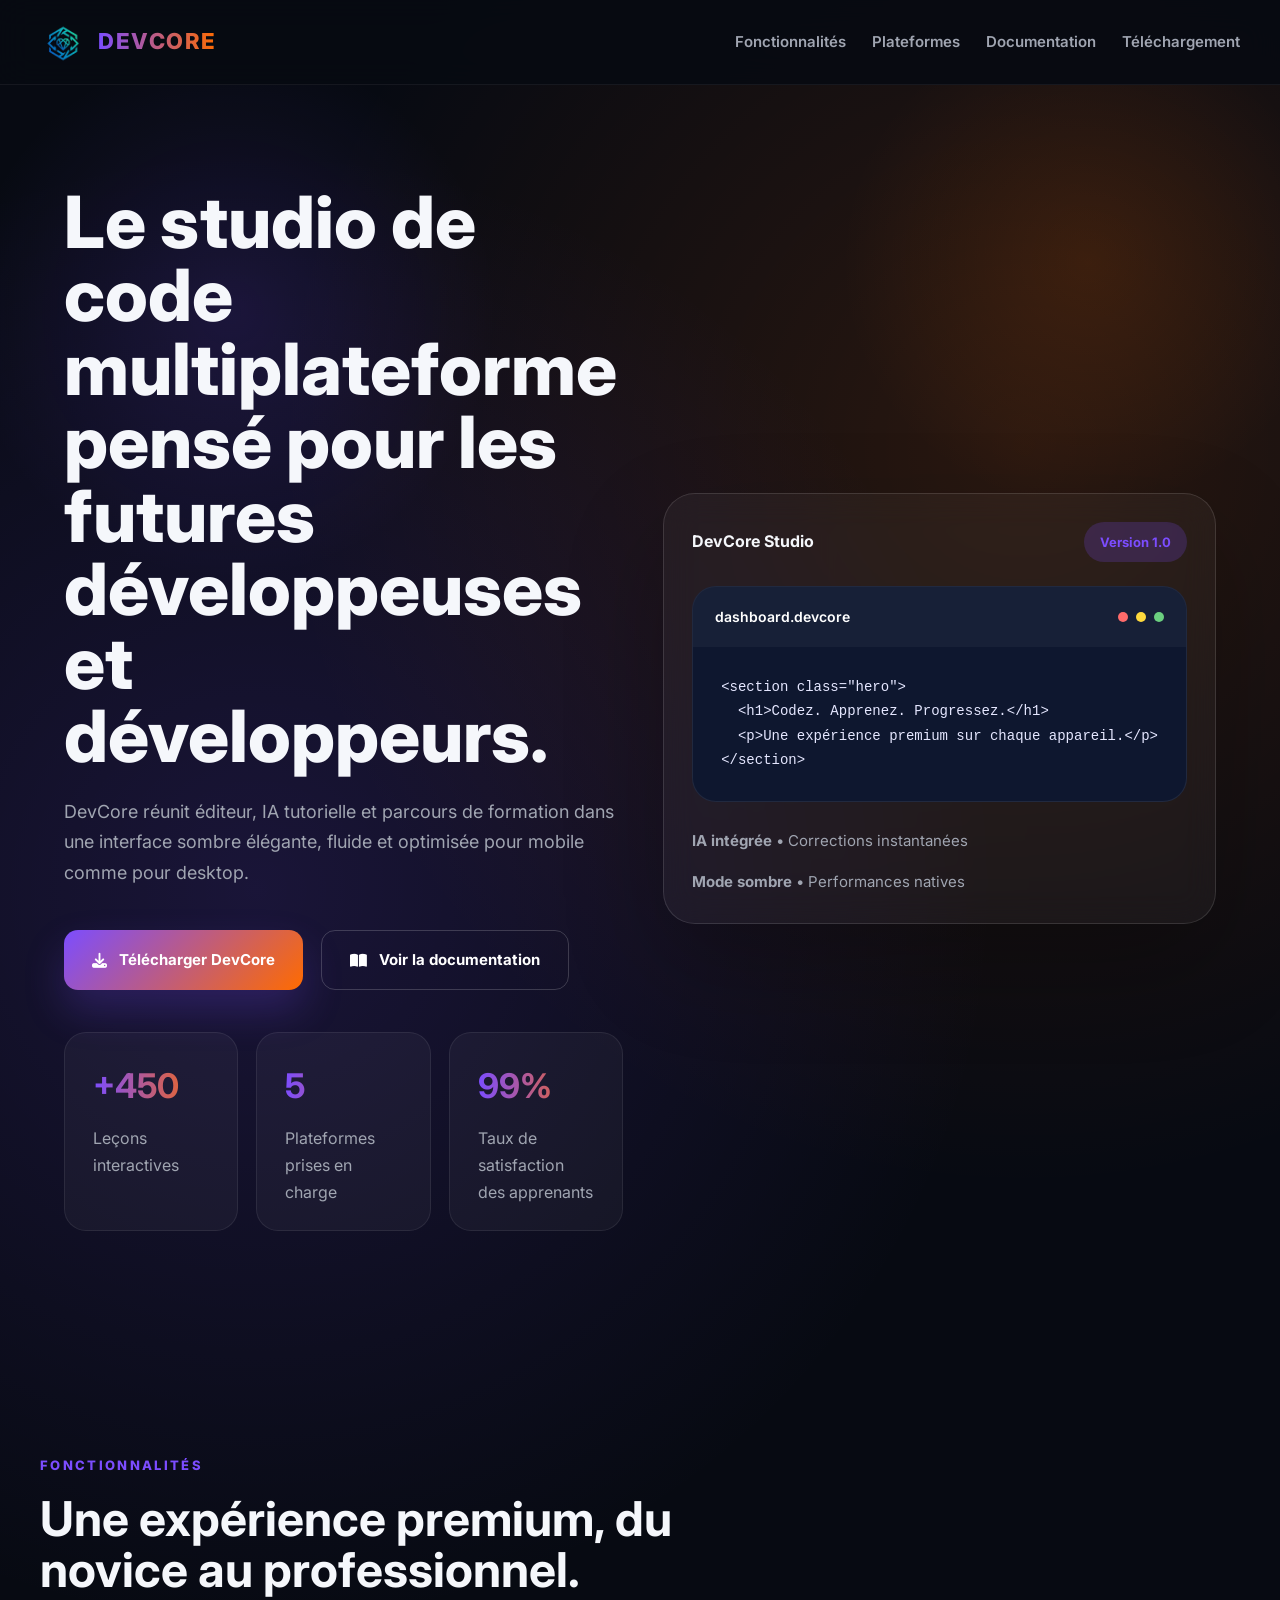
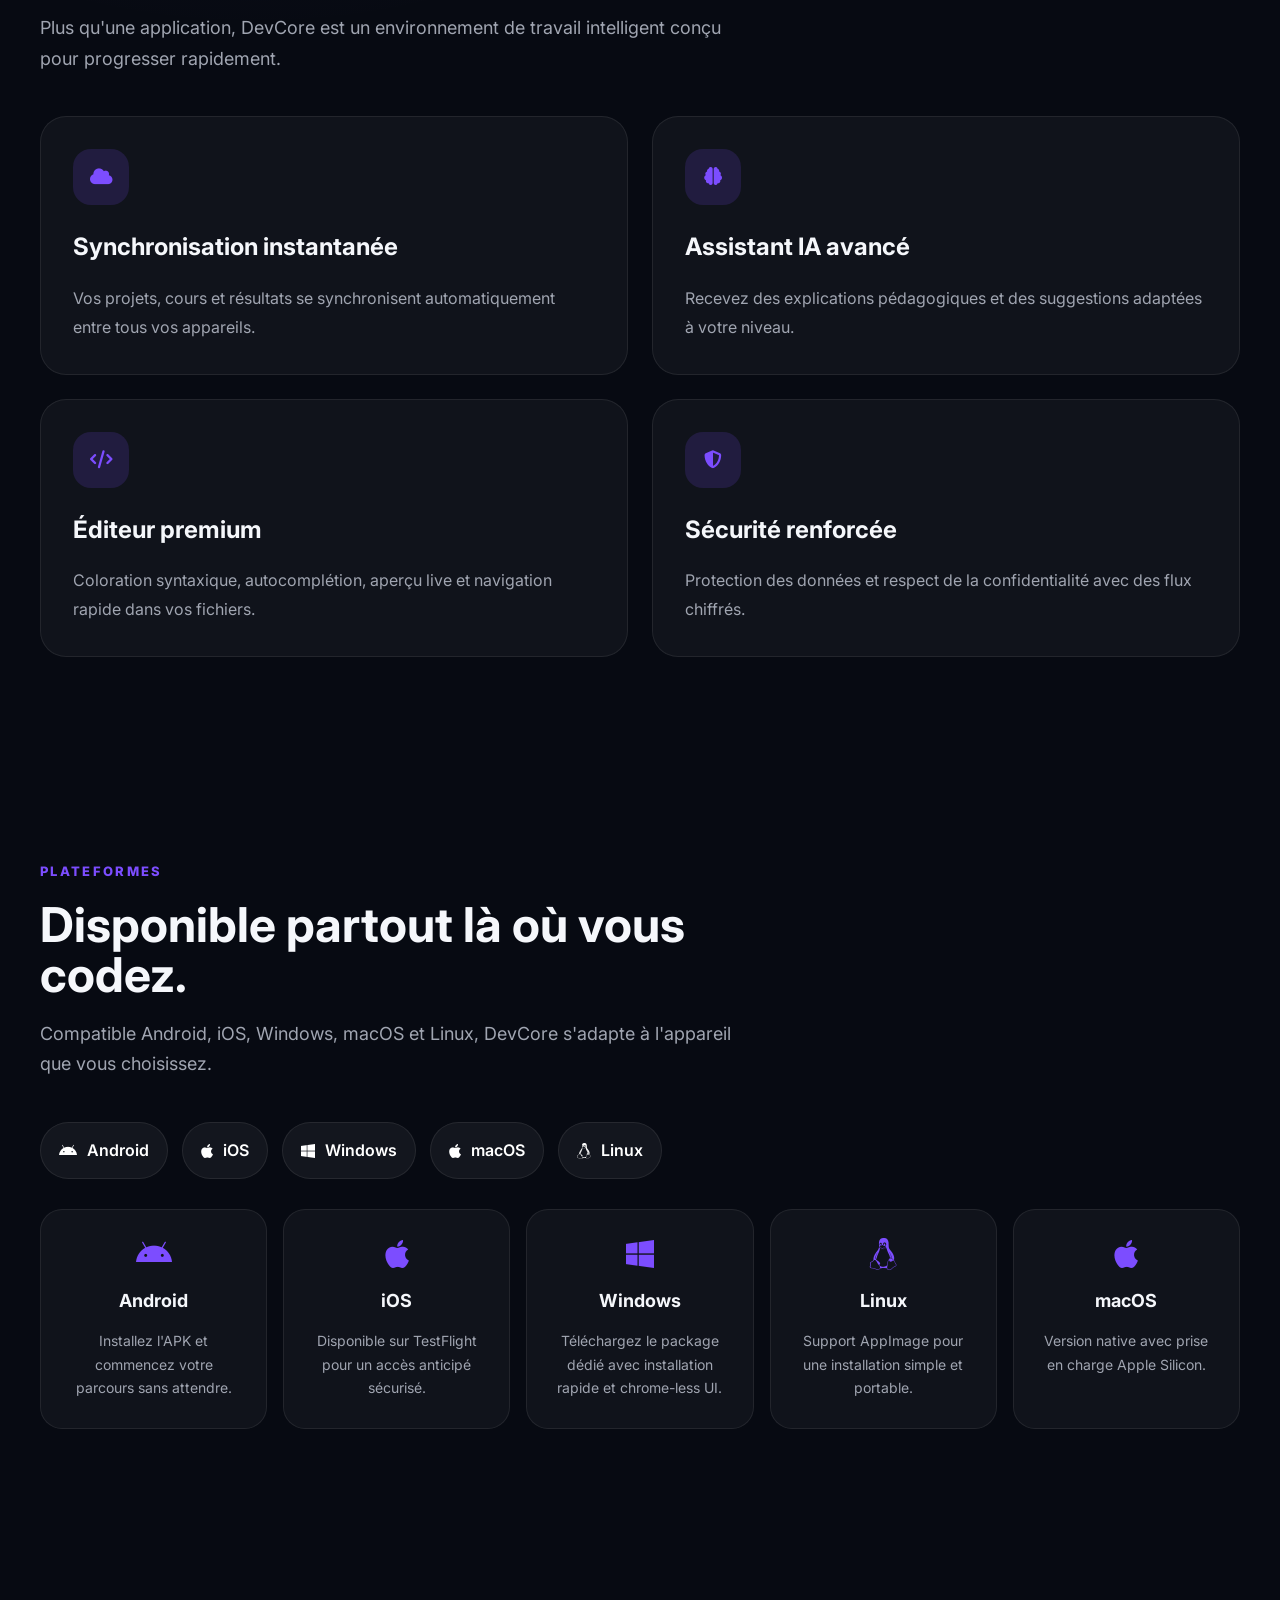
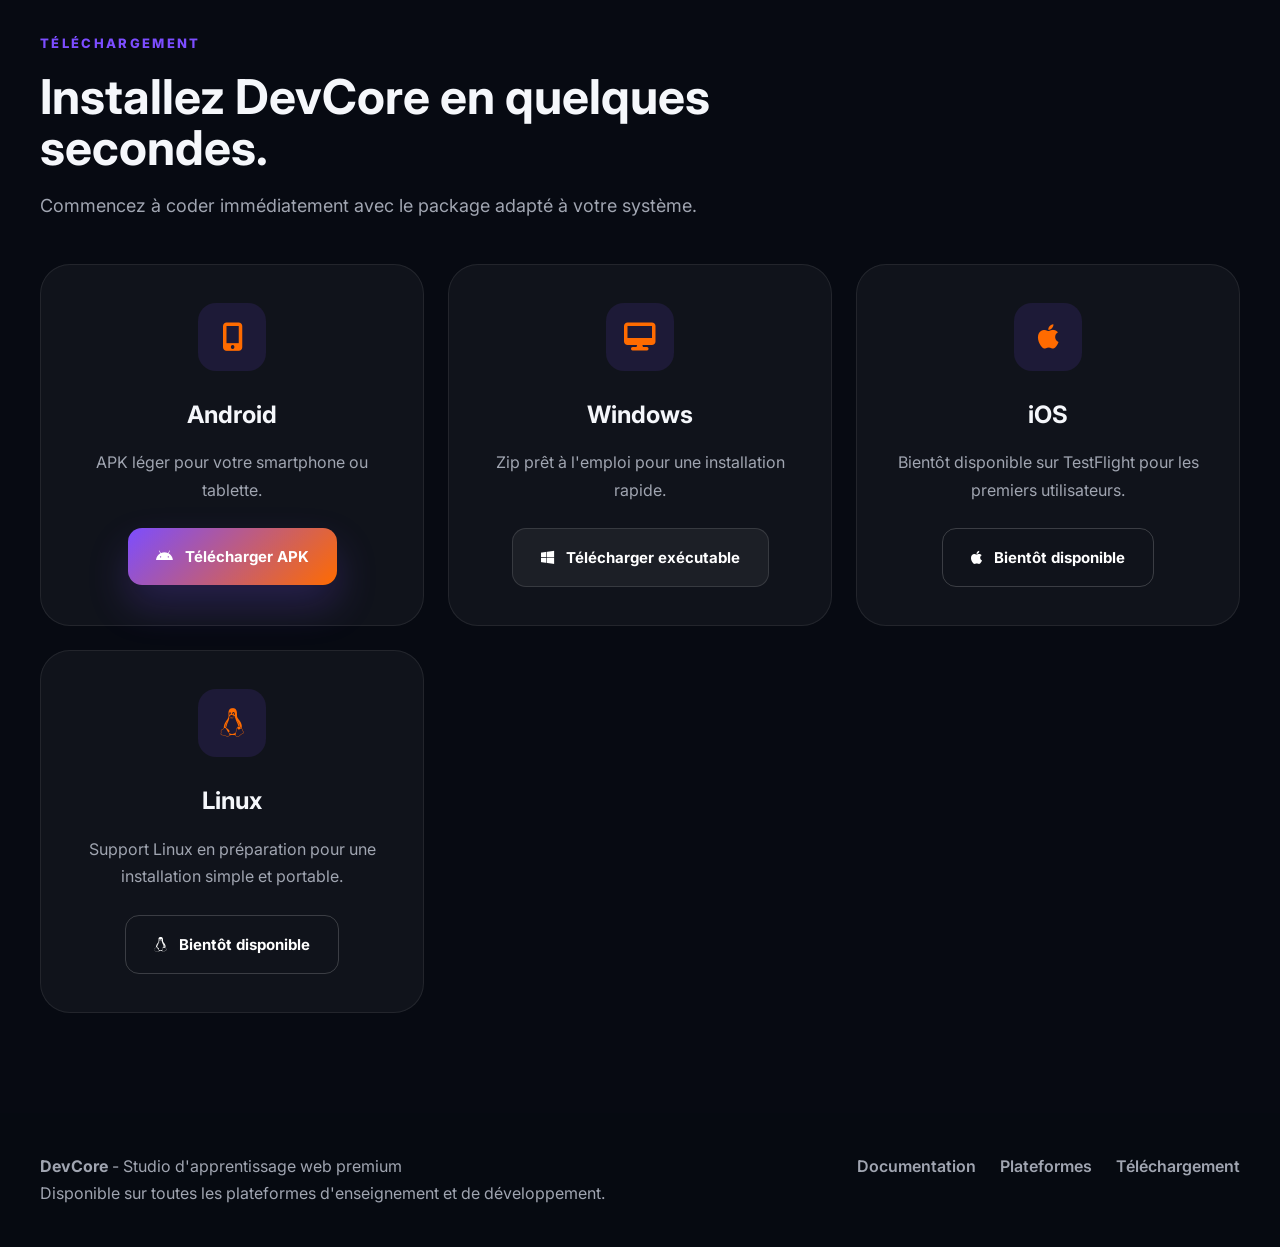
==== commit 1da44767: "Mise à jour du projet" ====
--- a/index.html
+++ b/index.html
@@ -184,13 +184,13 @@
             <div class="download-icon"><i class="fas fa-mobile-alt"></i></div>
             <h3>Android</h3>
             <p>APK léger pour votre smartphone ou tablette.</p>
-            <a href="downloads/devcore-android.apk" class="btn btn-primary"><i class="fab fa-android"></i> Télécharger APK</a>
+            <a href="downloads/DevCore.apk" class="btn btn-primary"><i class="fab fa-android"></i> Télécharger APK</a>
           </div>
           <div class="download-box">
             <div class="download-icon"><i class="fas fa-desktop"></i></div>
             <h3>Windows</h3>
             <p>Zip prêt à l'emploi pour une installation rapide.</p>
-            <a href="downloads/devcore-windows.zip" class="btn btn-secondary"><i class="fab fa-windows"></i> Télécharger ZIP</a>
+            <a href="downloads/devcore.exe" class="btn btn-secondary"><i class="fab fa-windows"></i> Télécharger exécutable</a>
           </div>
           <div class="download-box">
             <div class="download-icon"><i class="fab fa-apple"></i></div>
